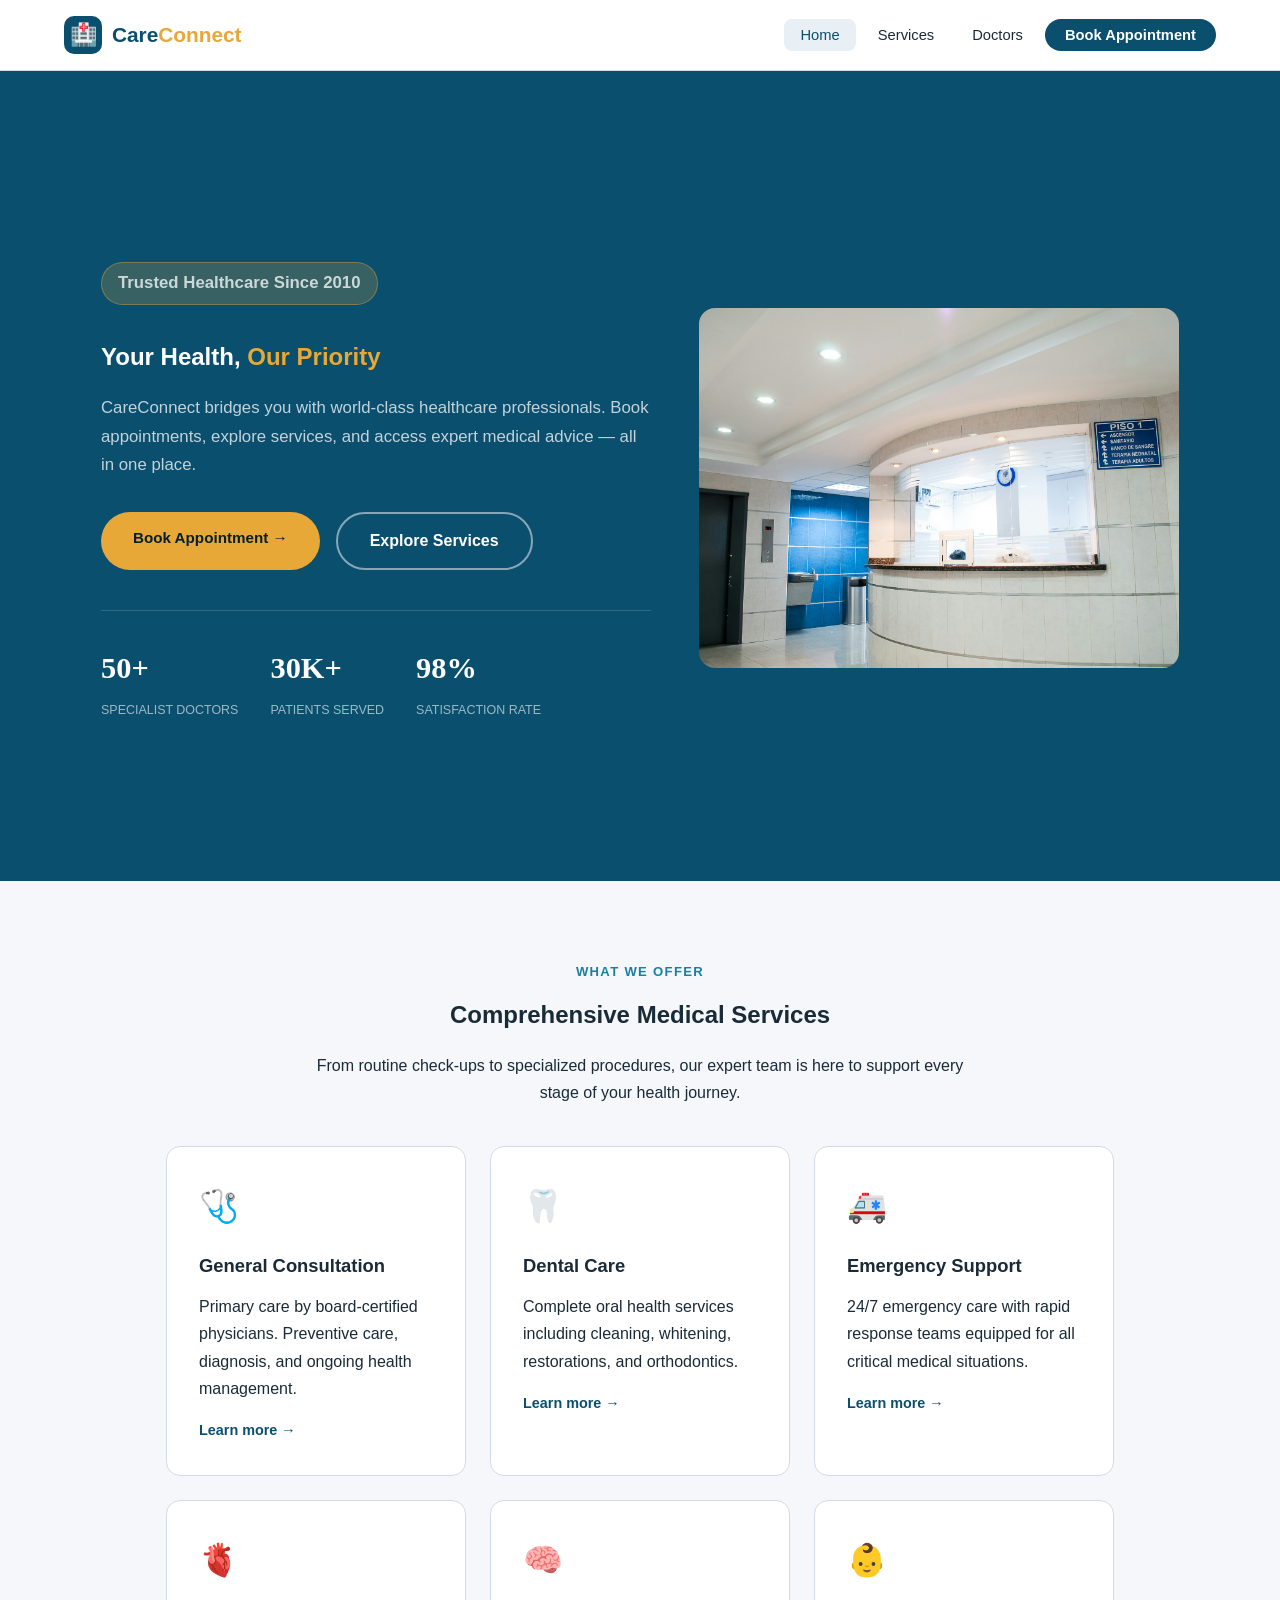
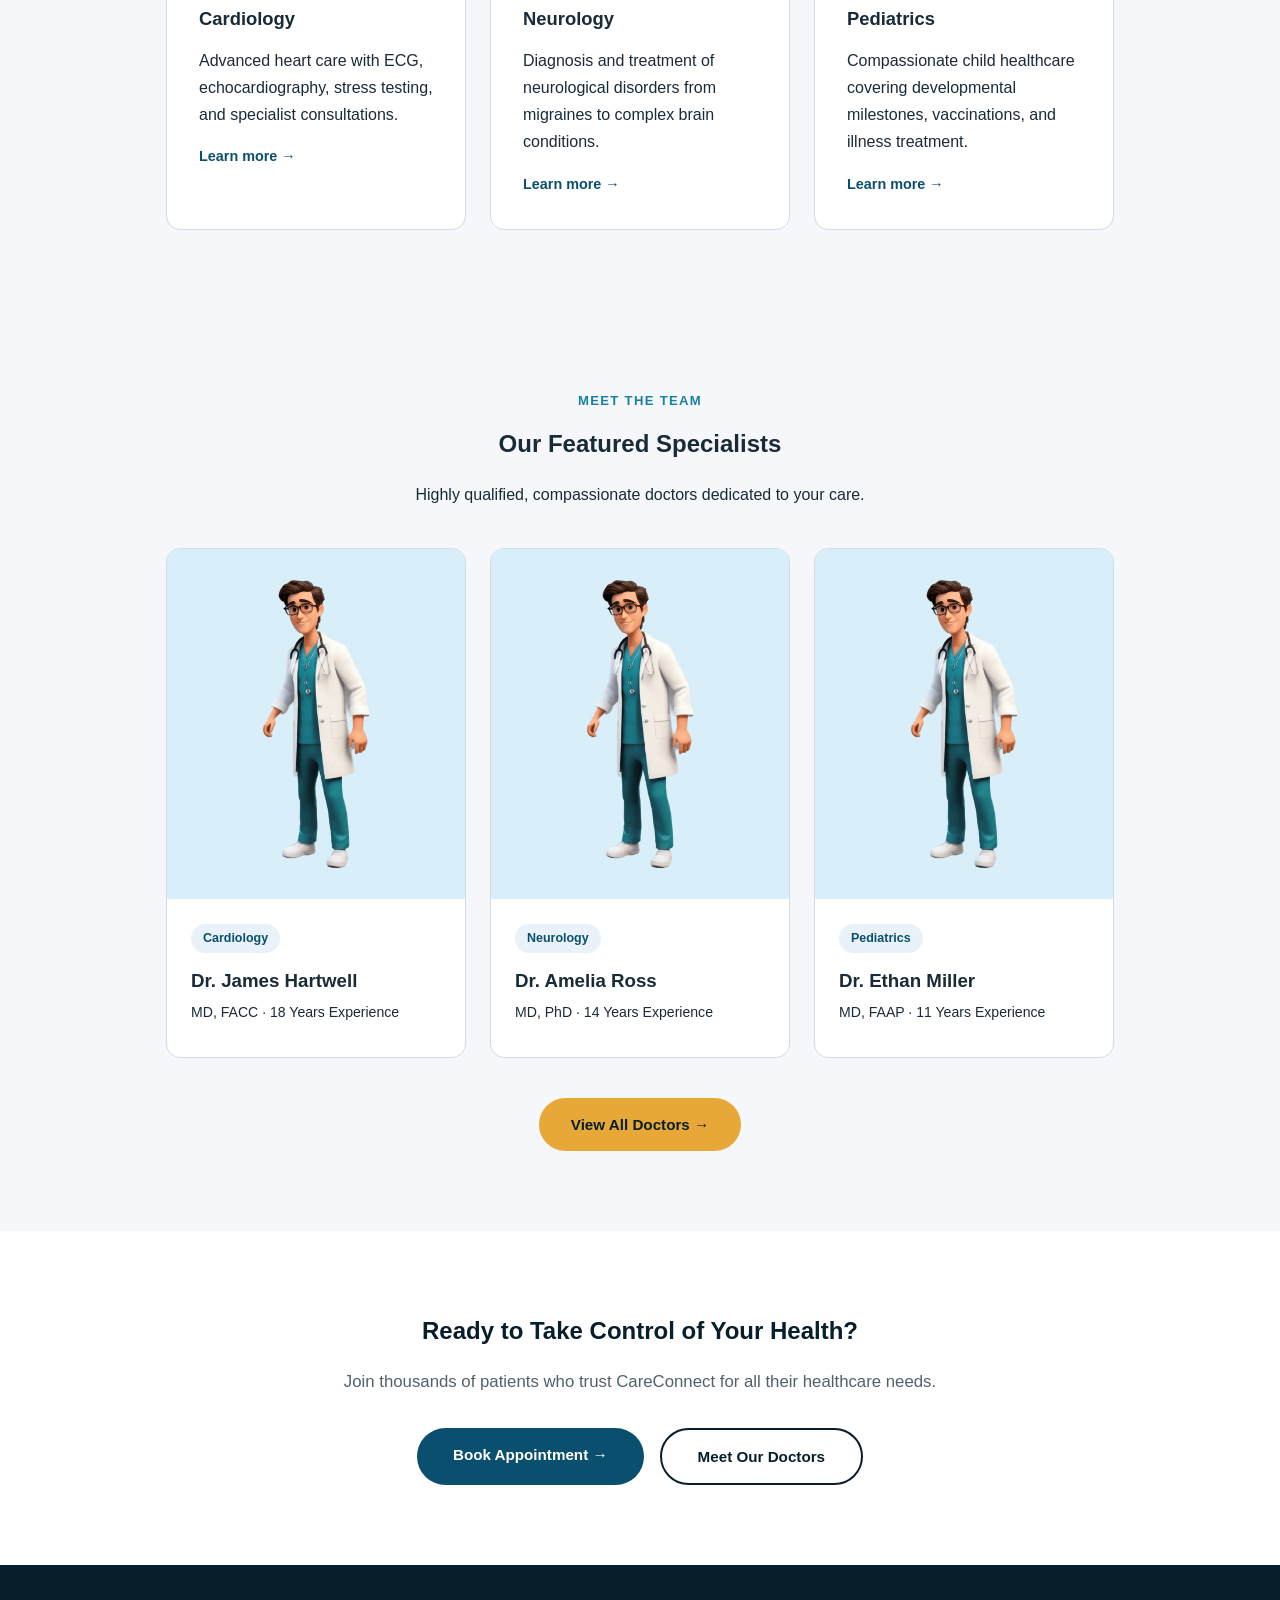
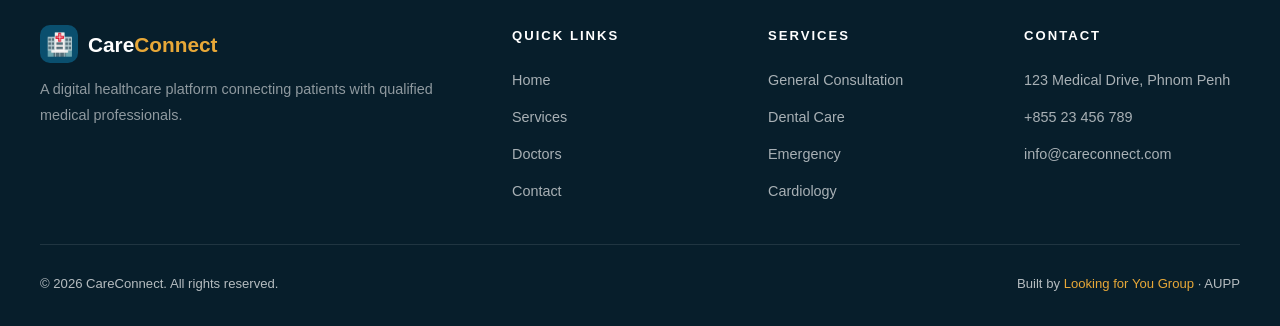
==== html/index.html @ 656135be "My first commit" ====
<!DOCTYPE html>
<html lang="en">
<head>
  <meta charset="UTF-8">
  <meta name="viewport" content="width=device-width, initial-scale=1.0" />
  <title>Home | CareConnect</title>
  <link rel="icon" href="data:image/svg+xml,<svg xmlns=%22http://www.w3.org/2000/svg%22 viewBox=%220 0 100 100%22><text y=%22.9em%22 font-size=%2290%22>🏥</text></svg>">
  <link rel="stylesheet" href="/css/index.css">
</head>
<body>

  <!-- ========== HEADER / NAVIGATION ========== -->
  <header>
    <nav>

      <!-- Logo -->
      <a href="index.html" class="logo">
        <span class="logo-icon">🏥</span>
        <span class="logo-text">Care<span class="logo-highlight">Connect</span></span>
      </a>

      <!-- Navigation links -->
      <ul class="nav-links" id="navLinks">
        <li><a href="index.html"class="active" >Home</a></li>
        <li><a href="services.html">Services</a></li>
        <li><a href="doctors.html">Doctors</a></li>
        <li><a href="contact.html" class="nav-btn">Book Appointment</a></li>
      </ul>

      <!-- Hamburger button (shows on mobile) -->
      <button class="hamburger" onclick="toggleNav()">☰</button>

    </nav>
  </header>

  <!-- ===== HERO ===== -->
  <section class="hero">
    <div class="hero-content">
      <p class="hero-badge">Trusted Healthcare Since 2010</p>
      <h1>Your Health, <em>Our Priority</em></h1>
      <p>CareConnect bridges you with world-class healthcare professionals. Book appointments, explore services, and access expert medical advice — all in one place.</p>
      <div class="hero-buttons">
        <a href="contact.html" class="btn-primary">Book Appointment →</a>
        <a href="services.html" class="btn-outline">Explore Services</a>
      </div>
      <div class="hero-stats">
        <div class="stat">
          <strong>50+</strong>
          <span>Specialist Doctors</span>
        </div>
        <div class="stat">
          <strong>30K+</strong>
          <span>Patients Served</span>
        </div>
        <div class="stat">
          <strong>98%</strong>
          <span>Satisfaction Rate</span>
        </div>
      </div>
    </div>

    <div class="hero-image">
      <img src="/img/building.jpg" alt="Modern hospital" />
    </div>
  </section>

  <!-- ===== SERVICES ===== -->
  <section class="services-section">
    <div class="section-wrapper">
      <p class="section-label">What We Offer</p>
      <h2>Comprehensive Medical Services</h2>
      <p class="section-desc">From routine check-ups to specialized procedures, our expert team is here to support every stage of your health journey.</p>

      <div class="services-grid">
        <div class="service-card">
          <div class="service-icon">🩺</div>
          <h3>General Consultation</h3>
          <p>Primary care by board-certified physicians. Preventive care, diagnosis, and ongoing health management.</p>
          <a href="services.html">Learn more →</a>
        </div>
        <div class="service-card">
          <div class="service-icon">🦷</div>
          <h3>Dental Care</h3>
          <p>Complete oral health services including cleaning, whitening, restorations, and orthodontics.</p>
          <a href="services.html">Learn more →</a>
        </div>
        <div class="service-card">
          <div class="service-icon">🚑</div>
          <h3>Emergency Support</h3>
          <p>24/7 emergency care with rapid response teams equipped for all critical medical situations.</p>
          <a href="services.html">Learn more →</a>
        </div>
        <div class="service-card">
          <div class="service-icon">🫀</div>
          <h3>Cardiology</h3>
          <p>Advanced heart care with ECG, echocardiography, stress testing, and specialist consultations.</p>
          <a href="services.html">Learn more →</a>
        </div>
        <div class="service-card">
          <div class="service-icon">🧠</div>
          <h3>Neurology</h3>
          <p>Diagnosis and treatment of neurological disorders from migraines to complex brain conditions.</p>
          <a href="services.html">Learn more →</a>
        </div>
        <div class="service-card">
          <div class="service-icon">👶</div>
          <h3>Pediatrics</h3>
          <p>Compassionate child healthcare covering developmental milestones, vaccinations, and illness treatment.</p>
          <a href="services.html">Learn more →</a>
        </div>
      </div>
    </div>
  </section>

  <!-- ===== DOCTORS PREVIEW ===== -->
  <section class="doctors-section">
    <div class="section-wrapper">
      <p class="section-label">Meet the Team</p>
      <h2>Our Featured Specialists</h2>
      <p class="section-desc">Highly qualified, compassionate doctors dedicated to your care.</p>

      <div class="doctors-grid">
        <div class="doctor-card">
          <div class="doctor-photo">
            <img src="/img/png/male01.png" alt="Anime Doctor">
          </div>
          <div class="doctor-info">
            <span class="specialty-tag">Cardiology</span>
            <h3>Dr. James Hartwell</h3>
            <p>MD, FACC · 18 Years Experience</p>
          </div>
        </div>
        <div class="doctor-card">
          <div class="doctor-photo">
            <img src="/img/png/male01.png" alt="Anime Doctor">
          </div>
          <div class="doctor-info">
            <span class="specialty-tag">Neurology</span>
            <h3>Dr. Amelia Ross</h3>
            <p>MD, PhD · 14 Years Experience</p>
          </div>
        </div>
        <div class="doctor-card">
          <div class="doctor-photo">
            <img src="/img/png/male01.png" alt="Anime Doctor">
          </div>
          <div class="doctor-info">
            <span class="specialty-tag">Pediatrics</span>
            <h3>Dr. Ethan Miller</h3>
            <p>MD, FAAP · 11 Years Experience</p>
          </div>
        </div>
      </div>

      <div class="center-button">
        <a href="doctors.html" class="btn-primary">View All Doctors →</a>
      </div>
    </div>
  </section>

  <!-- ===== CTA BANNER ===== -->
  <section class="cta-section">
    <div class="section-wrapper">
      <h2>Ready to Take Control of Your Health?</h2>
      <p>Join thousands of patients who trust CareConnect for all their healthcare needs.</p>
      <div class="cta-buttons">
        <a href="contact.html" class="btn-dark">Book Appointment →</a>
        <a href="doctors.html" class="btn-border-dark">Meet Our Doctors</a>
      </div>
    </div>
  </section>

  <!-- ========== FOOTER ========== -->
  <footer>
    <div class="footer-grid">

      <!-- Brand column -->
      <div class="footer-brand">
        <a href="index.html" class="logo">
          <span class="logo-icon">🏥</span>
          <span class="logo-text white-logo">Care<span class="logo-highlight">Connect</span></span>
        </a>
        <p>A digital healthcare platform connecting patients with qualified medical professionals.</p>
      </div>

      <!-- Quick links -->
      <div class="footer-col">
        <h4>Quick Links</h4>
        <ul>
          <li><a href="index.html">Home</a></li>
          <li><a href="services.html">Services</a></li>
          <li><a href="doctors.html">Doctors</a></li>
          <li><a href="contact.html">Contact</a></li>
        </ul>
      </div>

      <!-- Services links -->
      <div class="footer-col">
        <h4>Services</h4>
        <ul>
          <li><a href="#">General Consultation</a></li>
          <li><a href="#">Dental Care</a></li>
          <li><a href="#">Emergency</a></li>
          <li><a href="#">Cardiology</a></li>
        </ul>
      </div>

      <!-- Contact info -->
      <div class="footer-col">
        <h4>Contact</h4>
        <ul>
          <li><a href="#">123 Medical Drive, Phnom Penh</a></li>
          <li><a href="#">+855 23 456 789</a></li>
          <li><a href="#">info@careconnect.com</a></li>
        </ul>
      </div>

    </div>

    <!-- Footer bottom bar -->
    <div class="footer-bottom">
      <p>© 2026 CareConnect. All rights reserved.</p>
      <p>Built by <a href="#">Looking for You Group</a> · AUPP</p>
    </div>
  </footer>


  <!-- JavaScript for mobile menu -->
  <script>
    function toggleNav() {
      var nav = document.getElementById('navLinks');
      if (nav.style.display === 'flex') {
        nav.style.display = 'none';
      } else {
        nav.style.display = 'flex';
      }
    }
  </script>

</body>
</html>
---- css/index.css ----
* {
  box-sizing: border-box;
  margin: 0;
  padding: 0;
}

body {
  font-family: Arial, sans-serif;
  font-size: 16px;
  color: #1a2b38;
  background-color: #f5f7fa;
  line-height: 1.7;
}

a {
  text-decoration: none;
  color: inherit;
}

ul {
  list-style: none;
}

img {
  max-width: 100%;
}

/* ==== HEADER & NAVIGATION =====*/

header {
  position: sticky;
  top: 0;
  background-color: #ffffff;
  border-bottom: 1px solid #d0dce5;
  z-index: 100;
}

nav {
  max-width: 1200px;
  margin: 0 auto;
  padding: 0 24px;
  height: 70px;
  display: flex;
  align-items: center;
  justify-content: space-between;
}

.logo {
  display: flex;
  align-items: center;
  gap: 10px;
}

.logo-icon {
  width: 38px;
  height: 38px;
  background-color: #0a4f6e;
  color: #ffffff;
  font-size: 22px;
  font-weight: bold;
  border-radius: 10px;
  display: flex;
  align-items: center;
  justify-content: center;
}

.logo-text {
  font-size: 1.3rem;
  font-weight: bold;
  color: #0a4f6e;
}

.logo-highlight {
  color: #e8a838;
}

.nav-links {
  display: flex;
  align-items: center;
  gap: 6px;
}

.nav-links a {
  padding: 8px 16px;
  border-radius: 8px;
  font-size: 0.92rem;
  font-weight: 500;
  color: #1a2b38;
}

.nav-links a:hover,
.nav-links a.active {
  color: #0a4f6e;
  background-color: #e8f0f5;
}

.nav-btn {
  background-color: #0a4f6e;
  color: #ffffff !important;
  padding: 8px 20px !important;
  border-radius: 50px !important;
  font-weight: 600 !important;
}

.nav-btn:hover {
  background-color: #1a7fa3 !important;
}

/* Hamburger button, shown on mobile */
.hamburger {
  display: none;
  background: none;
  border: none;
  font-size: 1.6rem;
  cursor: pointer;
  color: #1a2b38;
}


/* ===== HERO ===== */

.hero {
  background-color: #0a4f6e;
  padding: 5rem 2rem 3rem;
  display: flex;
  align-items: center;
  justify-content: center;
  gap: 3rem;
  min-height: 90vh;
}

.hero-content {
  max-width: 550px;
}

.hero-badge {
  display: inline-block;
  background-color: rgba(232, 168, 56, 0.2);
  color: #f5c96d;
  font-size: 0.82rem;
  font-weight: 600;
  padding: 0.4rem 1rem;
  border-radius: 50px;
  margin-bottom: 1.5rem;
  border: 1px solid rgba(232, 168, 56, 0.4);
}

.hero-badge:hover {
  background-color: #0a4f6e;
}

.hero-content h1 {
  color: white;
  margin-bottom: 1rem;
}

.hero-content h1 em {
  color: #e8a838;
  font-style: normal;
}

.hero-content > p {
  color: rgba(255, 255, 255, 0.75);
  font-size: 1.05rem;
  margin-bottom: 2rem;
}

.hero-buttons {
  display: flex;
  gap: 1rem;
  flex-wrap: wrap;
}

.btn-primary {
  display: inline-block;
  background-color: #e8a838;
  color: #071e2b;
  padding: 0.85rem 2rem;
  border-radius: 50px;
  font-weight: 700;
  font-size: 0.95rem;
}

.btn-primary:hover {
  background-color: #f5c96d;
}

.btn-outline {
  display: inline-block;
  border: 2px solid rgba(255, 255, 255, 0.5);
  color: white;
  padding: 0.85rem 2rem;
  border-radius: 50px;
  font-weight: 600;
}

.btn-outline:hover {
  border-color: white;
  background-color: rgba(255, 255, 255, 0.1);
}

.hero-stats {
  display: flex;
  gap: 2rem;
  margin-top: 2.5rem;
  padding-top: 2rem;
  border-top: 1px solid rgba(255, 255, 255, 0.15);
}

.stat strong {
  display: block;
  font-size: 1.9rem;
  font-family: 'Playfair Display', serif;
  color: white;
}

.stat span {
  font-size: 0.78rem;
  color: rgba(255, 255, 255, 0.6);
  text-transform: uppercase;
}

.hero-image {
  max-width: 480px;
  width: 100%;
}

.hero-image img {
  border-radius: 16px;
  width: 100%;
  height: 360px;
  object-fit: cover;
}

/* ===== SHARED SECTION STYLES ===== */

section {
  padding: 5rem 2rem;
}

.section-wrapper {
  max-width: 1200px;
  margin: 0 auto;
  text-align: center;
}

.section-label {
  display: block;
  font-size: 0.82rem;
  font-weight: 700;
  text-transform: uppercase;
  letter-spacing: 0.1em;
  color: #1a7fa3;
  margin-bottom: 0.75rem;
}

.section-desc {
  max-width: 650px;
  margin: 1rem auto 2.5rem;
}


/* ===== SERVICES SECTION ===== */

.services-section {
  background-color: #f5f7fa;
}

.services-grid {
  display: flex;
  flex-wrap: wrap;
  gap: 1.5rem;
  justify-content: center;
  margin-top: 2.5rem;
}

.service-card {
  background-color: white;
  border: 1px solid #d0dce5;
  border-radius: 14px;
  padding: 2rem;
  width: 300px;
  text-align: left;
}

.service-card:hover {
  border-color: #0a4f6e;
}

.service-icon {
  font-size: 2rem;
  margin-bottom: 1rem;
  display: block;
}

.service-card h3 {
  color: #1a2b38;
  margin-bottom: 0.75rem;
  font-size: 1.15rem;
}

.service-card a {
  color: #0a4f6e;
  font-weight: 600;
  font-size: 0.9rem;
  display: inline-block;
  margin-top: 1rem;
}


/* ===== DOCTORS SECTION ===== */

.doctors-section {
  background-color: #f5f7fa;
}

.doctors-grid {
  display: flex;
  flex-wrap: wrap;
  gap: 1.5rem;
  justify-content: center;
  margin-top: 2.5rem;
}

.doctor-card {
  background-color: white;
  border: 1px solid #d0dce5;
  border-radius: 14px;
  overflow: hidden;
  width: 300px;
  text-align: left;
}

.doctor-card:hover {
  border-color: #0a4f6e;
}

.doctor-photo {
  background-color: #d8eef8;
  height: 350px;
  display: flex;
  align-items: center;
  justify-content: center;
  font-size: 5rem;
}


.doctor-info {
  padding: 1.5rem;
}

.specialty-tag {
  display: inline-block;
  background-color: #e8f2f8;
  color: #0a4f6e;
  font-size: 0.78rem;
  font-weight: 600;
  padding: 0.25rem 0.75rem;
  border-radius: 50px;
}

.doctor-info h3 {
  color: #1a2b38;
  margin: 0.75rem 0 0.25rem;
}

.doctor-info p {
  font-size: 0.88rem;
  margin-bottom: 0.5rem;
}

.center-button {
  margin-top: 2.5rem;
}


/* ===== CTA SECTION ===== */

.cta-section {
  background: white;
  text-align: center;
}

.cta-section h2 {
  color: #071e2b;
  margin-bottom: 1rem;
}

.cta-section p {
  color: rgba(7, 30, 43, 0.7);
  margin-bottom: 2rem;
  font-size: 1.05rem;
}

.cta-buttons {
  display: flex;
  gap: 1rem;
  justify-content: center;
  flex-wrap: wrap;
}

.btn-dark {
  display: inline-block;
  background-color: #0a4f6e;
  color: white;
  padding: 0.85rem 2.25rem;
  border-radius: 50px;
  font-weight: 700;
  font-size: 0.95rem;
}

.btn-dark:hover {
  background-color: #1a7fa3;
}

.btn-border-dark {
  display: inline-block;
  border: 2px solid #071e2b;
  color: #071e2b;
  padding: 0.85rem 2.25rem;
  border-radius: 50px;
  font-weight: 700;
  font-size: 0.95rem;
}

.btn-border-dark:hover {
  background-color: rgba(7, 30, 43, 0.08);
}


/* ===== FOOTER ===== */

footer {
  background-color: #071e2b;
  color: rgba(255, 255, 255, 0.7);
  padding: 60px 24px 30px;
}

.footer-grid {
  max-width: 1200px;
  margin: 0 auto;
  display: grid;
  grid-template-columns: 2fr 1fr 1fr 1fr;
  gap: 40px;
  padding-bottom: 40px;
  border-bottom: 1px solid rgba(255, 255, 255, 0.1);
}

.footer-brand p {
  font-size: 0.9rem;
  margin-top: 14px;
  color: rgba(255, 255, 255, 0.55);
  line-height: 1.8;
}

.white-logo {
  color: #ffffff !important;
}

.footer-col h4 {
  font-size: 0.82rem;
  font-weight: 700;
  text-transform: uppercase;
  letter-spacing: 2px;
  color: #ffffff;
  margin-bottom: 18px;
}

.footer-col ul {
  display: flex;
  flex-direction: column;
  gap: 10px;
}

.footer-col ul a {
  font-size: 0.9rem;
  color: rgba(255, 255, 255, 0.65);
}

.footer-col ul a:hover {
  color: #e8a838;
}

.footer-bottom {
  max-width: 1200px;
  margin: 0 auto;
  padding-top: 28px;
  display: flex;
  justify-content: space-between;
  align-items: center;
  font-size: 0.82rem;
  flex-wrap: wrap;
  gap: 10px;
}

.footer-bottom a {
  color: #e8a838;
}

/* ===== RESPONSIVE — TABLET ===== */

@media (max-width: 900px) {
  .hero {
    flex-direction: column;
    min-height: auto;
    text-align: center;
  }

  .hero-image {
    display: none;
  }

  .hero-stats {
    justify-content: center;
  }

  .hero-buttons {
    justify-content: center;
  }

  .video-layout {
    flex-direction: column;
  }

  .footer-grid {
    flex-direction: column;
  }
}


/* ===== RESPONSIVE — MOBILE ===== */

@media (max-width: 768px) {
  .nav-links {
    display: none;
    flex-direction: column;
    position: absolute;
    top: 70px;
    left: 0;
    right: 0;
    background-color: white;
    padding: 1.5rem 2rem;
    border-bottom: 1px solid #d0dce5;
    z-index: 999;
  }

  .hamburger {
    display: block;
  }

  h1 { font-size: 2rem; }
  h2 { font-size: 1.7rem; }

  section {
    padding: 3.5rem 1.5rem;
  }

  .hero-stats {
    flex-wrap: wrap;
    gap: 1.25rem;
  }

  .cta-buttons {
    flex-direction: column;
    align-items: center;
  }
}
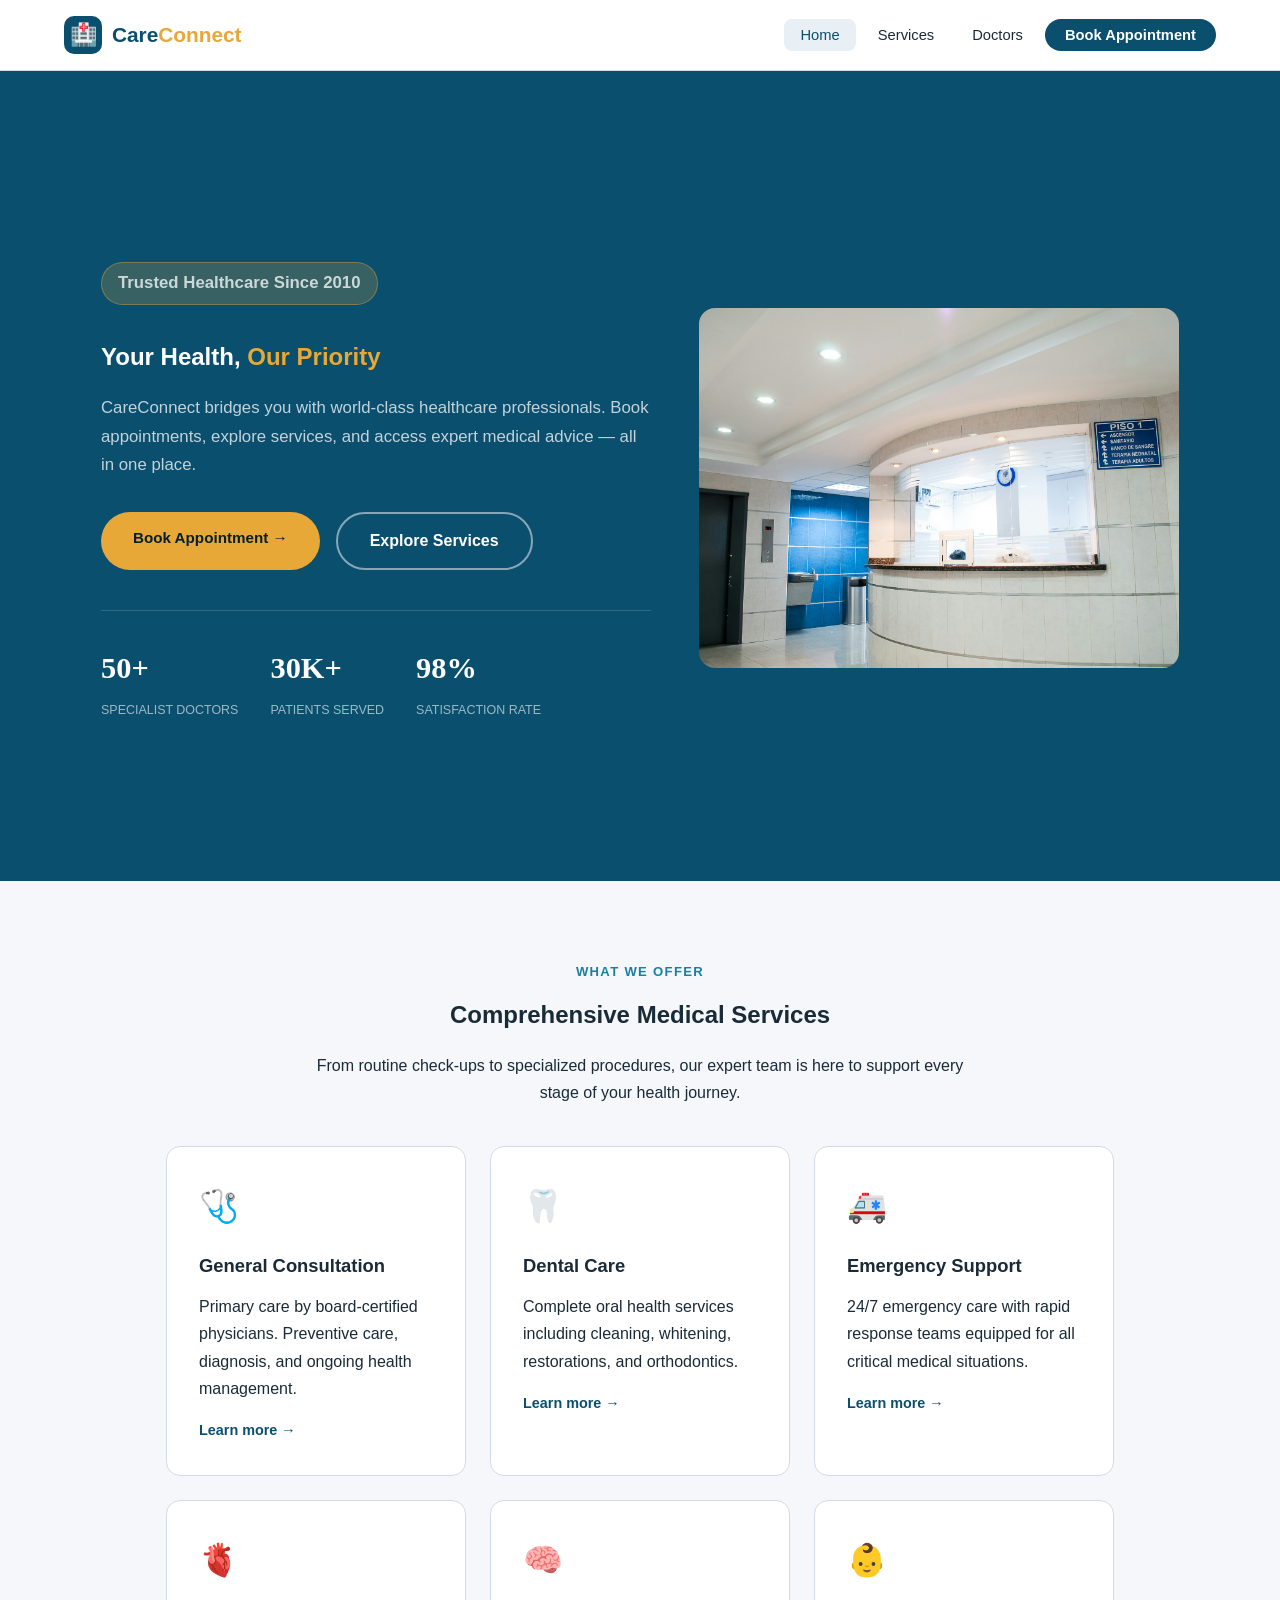
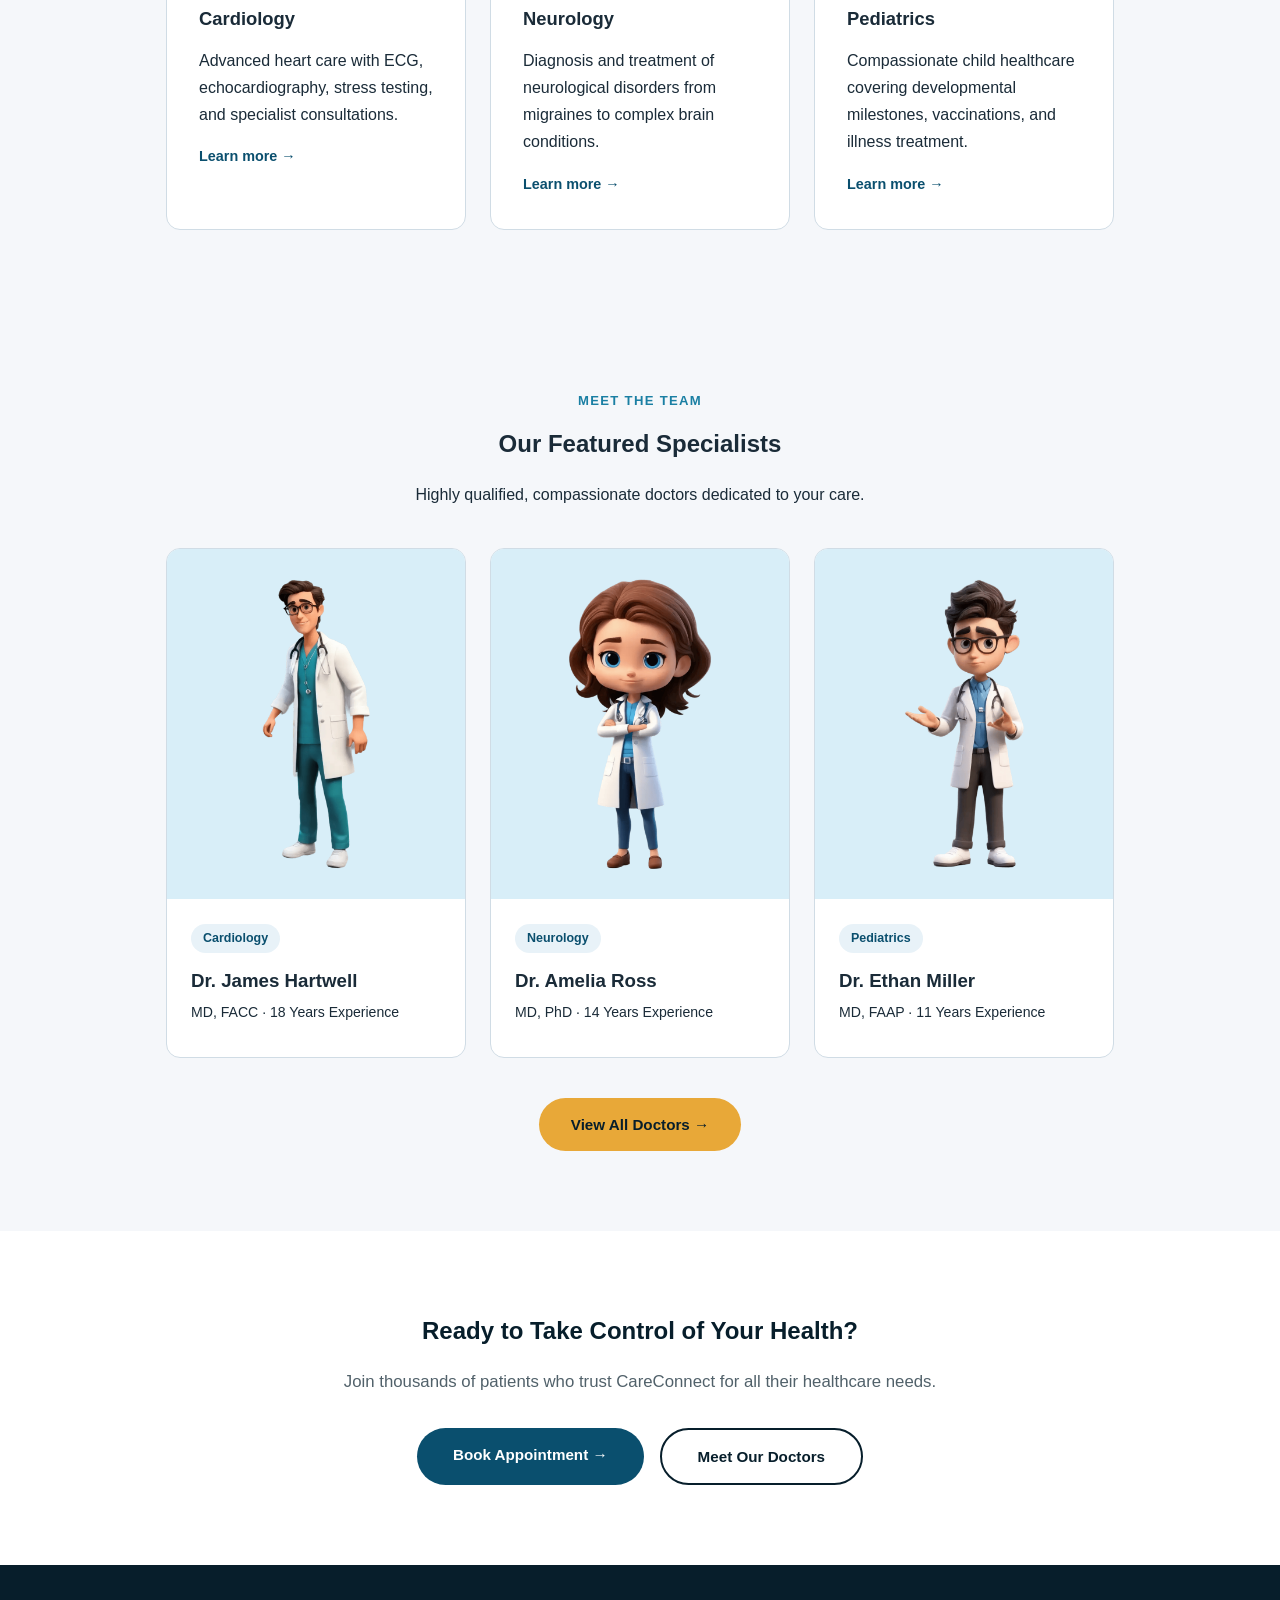
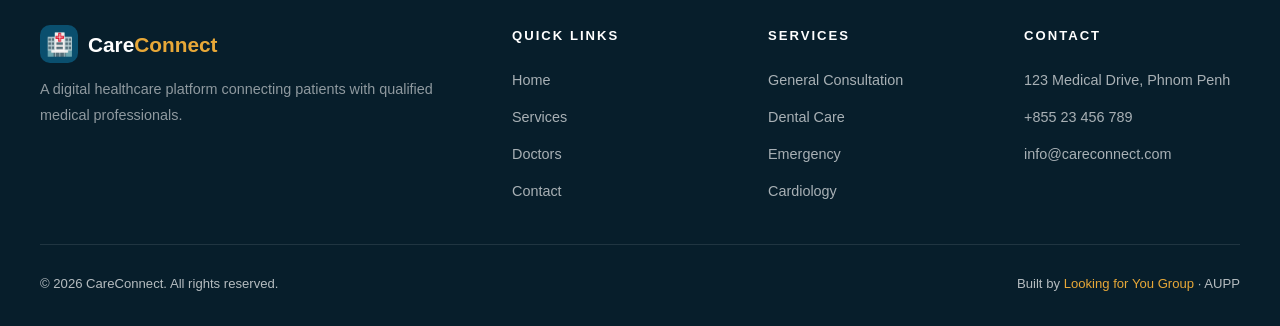
==== commit bc93f560: "I make some change on index.html add different doc-pic and some for contact.html I delete insurrance" ====
--- a/html/index.html
+++ b/html/index.html
@@ -1,11 +1,11 @@
 <!DOCTYPE html>
 <html lang="en">
 <head>
-  <meta charset="UTF-8">
+  <meta charset="UTF-8" />
   <meta name="viewport" content="width=device-width, initial-scale=1.0" />
   <title>Home | CareConnect</title>
   <link rel="icon" href="data:image/svg+xml,<svg xmlns=%22http://www.w3.org/2000/svg%22 viewBox=%220 0 100 100%22><text y=%22.9em%22 font-size=%2290%22>🏥</text></svg>">
-  <link rel="stylesheet" href="/css/index.css">
+  <link rel="stylesheet" href="../css/index.css" />
 </head>
 <body>
 
@@ -132,7 +132,7 @@
         </div>
         <div class="doctor-card">
           <div class="doctor-photo">
-            <img src="/img/png/male01.png" alt="Anime Doctor">
+            <img src="/img/png/female.png" alt="Anime Doctor">
           </div>
           <div class="doctor-info">
             <span class="specialty-tag">Neurology</span>
@@ -142,7 +142,7 @@
         </div>
         <div class="doctor-card">
           <div class="doctor-photo">
-            <img src="/img/png/male01.png" alt="Anime Doctor">
+            <img src="/img/png/male02.png" alt="Anime Doctor">
           </div>
           <div class="doctor-info">
             <span class="specialty-tag">Pediatrics</span>
@@ -224,8 +224,7 @@
     </div>
   </footer>
 
-
-  <!-- JavaScript for mobile menu -->
+    <!-- JavaScript for mobile menu -->
   <script>
     function toggleNav() {
       var nav = document.getElementById('navLinks');
--- a/css/index.css
+++ b/css/index.css
@@ -564,4 +564,15 @@
     flex-direction: column;
     align-items: center;
   }
-}
+  
+  .footer-grid {
+    grid-template-columns: 1fr;
+    gap: 30px;
+  }
+  
+  .footer-bottom {
+    flex-direction: column;
+    text-align: center;
+  }
+}
+
